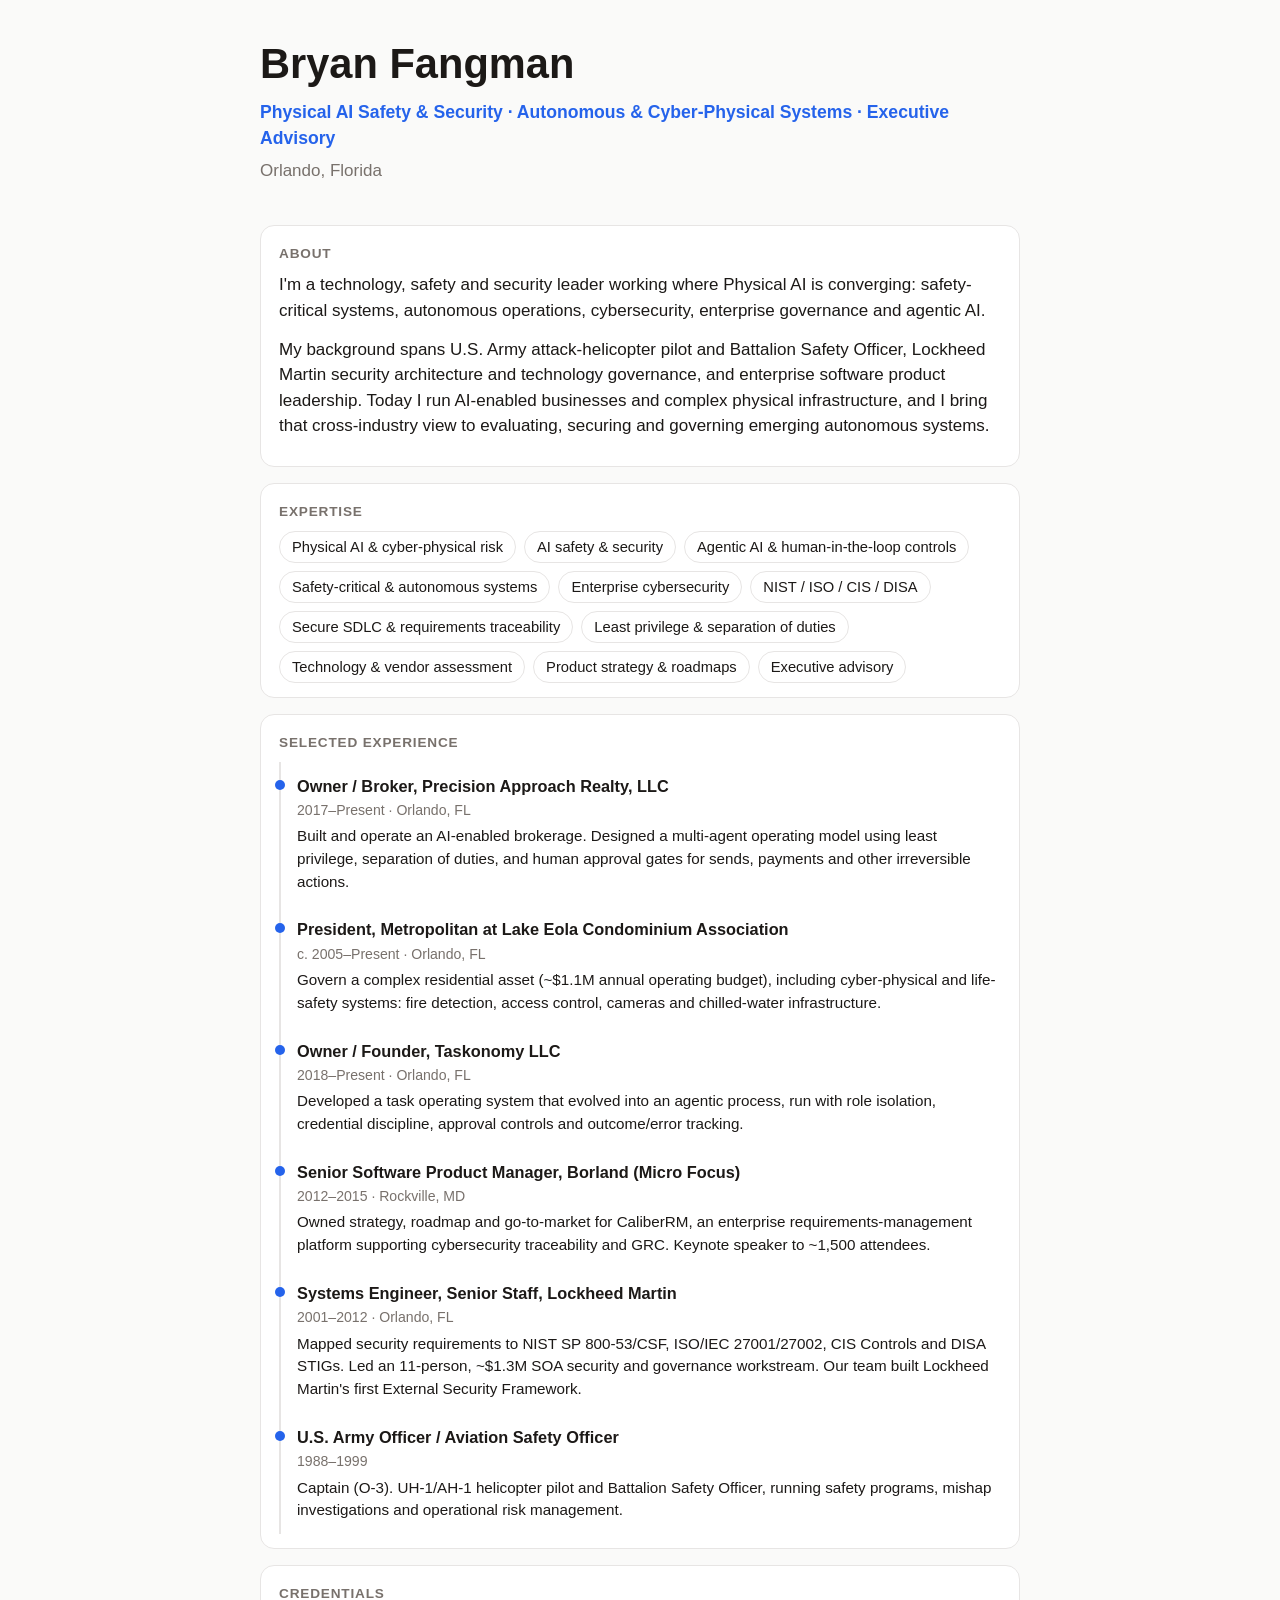
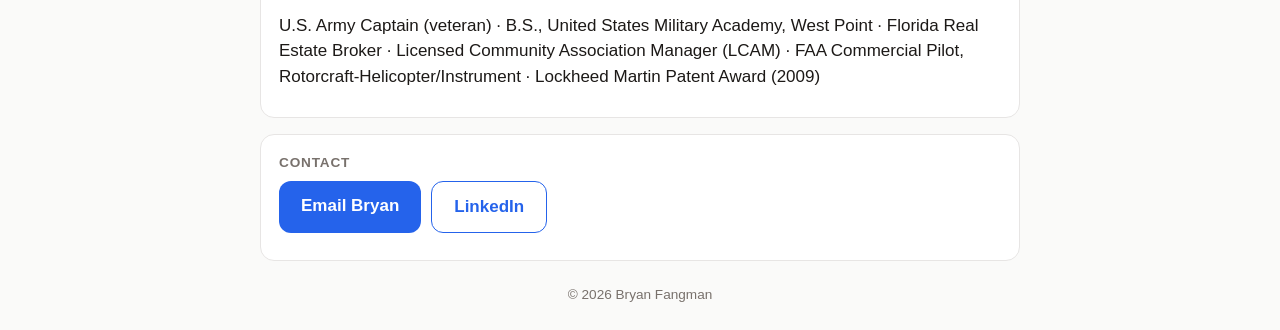
==== index.html @ d7c6c7e8 "Bio site" ====
<!doctype html>
<html lang="en">
<head>
<meta charset="utf-8">
<meta name="viewport" content="width=device-width,initial-scale=1,viewport-fit=cover">
<title>Bryan Fangman | Physical AI Safety &amp; Security</title>
<meta name="description" content="Bryan Fangman: technology, safety and security leader in Physical AI, AI safety and security, agentic AI controls, and executive advisory.">
<meta property="og:type" content="profile">
<meta property="og:title" content="Bryan Fangman | Physical AI Safety &amp; Security">
<meta property="og:description" content="Safety-critical aviation, Lockheed Martin security architecture, enterprise product leadership, and hands-on agentic AI governance.">
<meta property="og:url" content="https://bryanfangman.com/">
<meta name="color-scheme" content="light dark">
<link rel="stylesheet" href="style.css">
</head>
<body>
<header>
<h1>Bryan Fangman</h1>
<p class="headline">Physical AI Safety &amp; Security · Autonomous &amp; Cyber-Physical Systems · Executive Advisory</p>
<p class="sub">Orlando, Florida</p>
</header>
<main>
<section aria-labelledby="about">
<h2 id="about">About</h2>
<p>I'm a technology, safety and security leader working where Physical AI is converging: safety-critical systems, autonomous operations, cybersecurity, enterprise governance and agentic AI.</p>
<p>My background spans U.S. Army attack-helicopter pilot and Battalion Safety Officer, Lockheed Martin security architecture and technology governance, and enterprise software product leadership. Today I run AI-enabled businesses and complex physical infrastructure, and I bring that cross-industry view to evaluating, securing and governing emerging autonomous systems.</p>
</section>
<section aria-labelledby="expertise">
<h2 id="expertise">Expertise</h2>
<ul class="chips">
<li>Physical AI &amp; cyber-physical risk</li><li>AI safety &amp; security</li><li>Agentic AI &amp; human-in-the-loop controls</li><li>Safety-critical &amp; autonomous systems</li><li>Enterprise cybersecurity</li><li>NIST / ISO / CIS / DISA</li><li>Secure SDLC &amp; requirements traceability</li><li>Least privilege &amp; separation of duties</li><li>Technology &amp; vendor assessment</li><li>Product strategy &amp; roadmaps</li><li>Executive advisory</li>
</ul>
</section>
<section aria-labelledby="experience">
<h2 id="experience">Selected experience</h2>
<ol class="tl">
<li><h3>Owner / Broker, Precision Approach Realty, LLC</h3><span class="when">2017–Present · Orlando, FL</span><p>Built and operate an AI-enabled brokerage. Designed a multi-agent operating model using least privilege, separation of duties, and human approval gates for sends, payments and other irreversible actions.</p></li>
<li><h3>President, Metropolitan at Lake Eola Condominium Association</h3><span class="when">c. 2005–Present · Orlando, FL</span><p>Govern a complex residential asset (~$1.1M annual operating budget), including cyber-physical and life-safety systems: fire detection, access control, cameras and chilled-water infrastructure.</p></li>
<li><h3>Owner / Founder, Taskonomy LLC</h3><span class="when">2018–Present · Orlando, FL</span><p>Developed a task operating system that evolved into an agentic process, run with role isolation, credential discipline, approval controls and outcome/error tracking.</p></li>
<li><h3>Senior Software Product Manager, Borland (Micro Focus)</h3><span class="when">2012–2015 · Rockville, MD</span><p>Owned strategy, roadmap and go-to-market for CaliberRM, an enterprise requirements-management platform supporting cybersecurity traceability and GRC. Keynote speaker to ~1,500 attendees.</p></li>
<li><h3>Systems Engineer, Senior Staff, Lockheed Martin</h3><span class="when">2001–2012 · Orlando, FL</span><p>Mapped security requirements to NIST SP 800-53/CSF, ISO/IEC 27001/27002, CIS Controls and DISA STIGs. Led an 11-person, ~$1.3M SOA security and governance workstream. Our team built Lockheed Martin's first External Security Framework.</p></li>
<li><h3>U.S. Army Officer / Aviation Safety Officer</h3><span class="when">1988–1999</span><p>Captain (O-3). UH-1/AH-1 helicopter pilot and Battalion Safety Officer, running safety programs, mishap investigations and operational risk management.</p></li>
</ol>
</section>
<section aria-labelledby="creds">
<h2 id="creds">Credentials</h2>
<p>U.S. Army Captain (veteran) · B.S., United States Military Academy, West Point · Florida Real Estate Broker · Licensed Community Association Manager (LCAM) · FAA Commercial Pilot, Rotorcraft-Helicopter/Instrument · Lockheed Martin Patent Award (2009)</p>
</section>
<section aria-labelledby="contact">
<h2 id="contact">Contact</h2>
<p class="actions"><a class="btn" href="mailto:fangmanb@gmail.com">Email Bryan</a> <a class="btn alt" href="https://www.linkedin.com/in/bryanfangman" target="_blank" rel="noopener">LinkedIn</a></p>
</section>
</main>
<footer>© 2026 Bryan Fangman</footer>
</body>
</html>
---- style.css ----
:root{--bg:#fafaf9;--card:#fff;--fg:#1c1917;--muted:#78716c;--line:#e7e5e4;--accent:#2563eb;--onacc:#fff}
@media (prefers-color-scheme:dark){:root{--bg:#0c0a09;--card:#1c1917;--fg:#f5f5f4;--muted:#a8a29e;--line:#292524;--accent:#60a5fa;--onacc:#0c0a09}}
*{box-sizing:border-box}
html{-webkit-text-size-adjust:100%}
body{margin:0;background:var(--bg);color:var(--fg);font:17px/1.5 -apple-system,BlinkMacSystemFont,"Segoe UI",Roboto,Helvetica,Arial,sans-serif;
padding:max(20px,env(safe-area-inset-top)) max(16px,env(safe-area-inset-right)) max(24px,env(safe-area-inset-bottom)) max(16px,env(safe-area-inset-left));overflow-x:hidden}
header,main,footer{max-width:760px;margin:0 auto}
header{padding:12px 0 8px}
h1{font-size:2rem;line-height:1.15;margin:.2em 0 .25em}
.headline{font-size:1.1rem;font-weight:600;color:var(--accent);margin:0 0 .4em}
.sub,.muted{color:var(--muted);margin:0 0 1em}
section{background:var(--card);border:1px solid var(--line);border-radius:14px;padding:6px 18px 14px;margin:16px 0}
h2{font-size:.85rem;text-transform:uppercase;letter-spacing:.06em;color:var(--muted);margin:12px 0 8px}
h3{font-size:1.02rem;margin:0}
p{margin:0 0 .8em}
.chips{list-style:none;margin:0;padding:0;display:flex;flex-wrap:wrap;gap:8px}
.chips li{border:1px solid var(--line);border-radius:99px;padding:4px 12px;font-size:.92rem}
.tl{list-style:none;margin:0;padding:0}
.tl li{padding:12px 0 12px 16px;border-left:2px solid var(--line);position:relative}
.tl li::before{content:"";position:absolute;left:-6px;top:18px;width:10px;height:10px;border-radius:50%;background:var(--accent)}
.when{display:block;color:var(--muted);font-size:.88rem;margin:2px 0 4px}
.tl p{margin:0;font-size:.95rem}
.btn{display:inline-block;background:var(--accent);color:var(--onacc);text-decoration:none;font-weight:600;padding:12px 22px;border-radius:12px;min-height:48px}
.btn:focus-visible{outline:3px solid var(--fg);outline-offset:2px}
footer{margin-top:24px;text-align:center;font-size:.85rem;color:var(--muted)}
@media (min-width:700px){h1{font-size:2.6rem}}
.actions{display:flex;flex-wrap:wrap;gap:10px}
.btn.alt{background:transparent;color:var(--accent);border:1px solid var(--accent)}
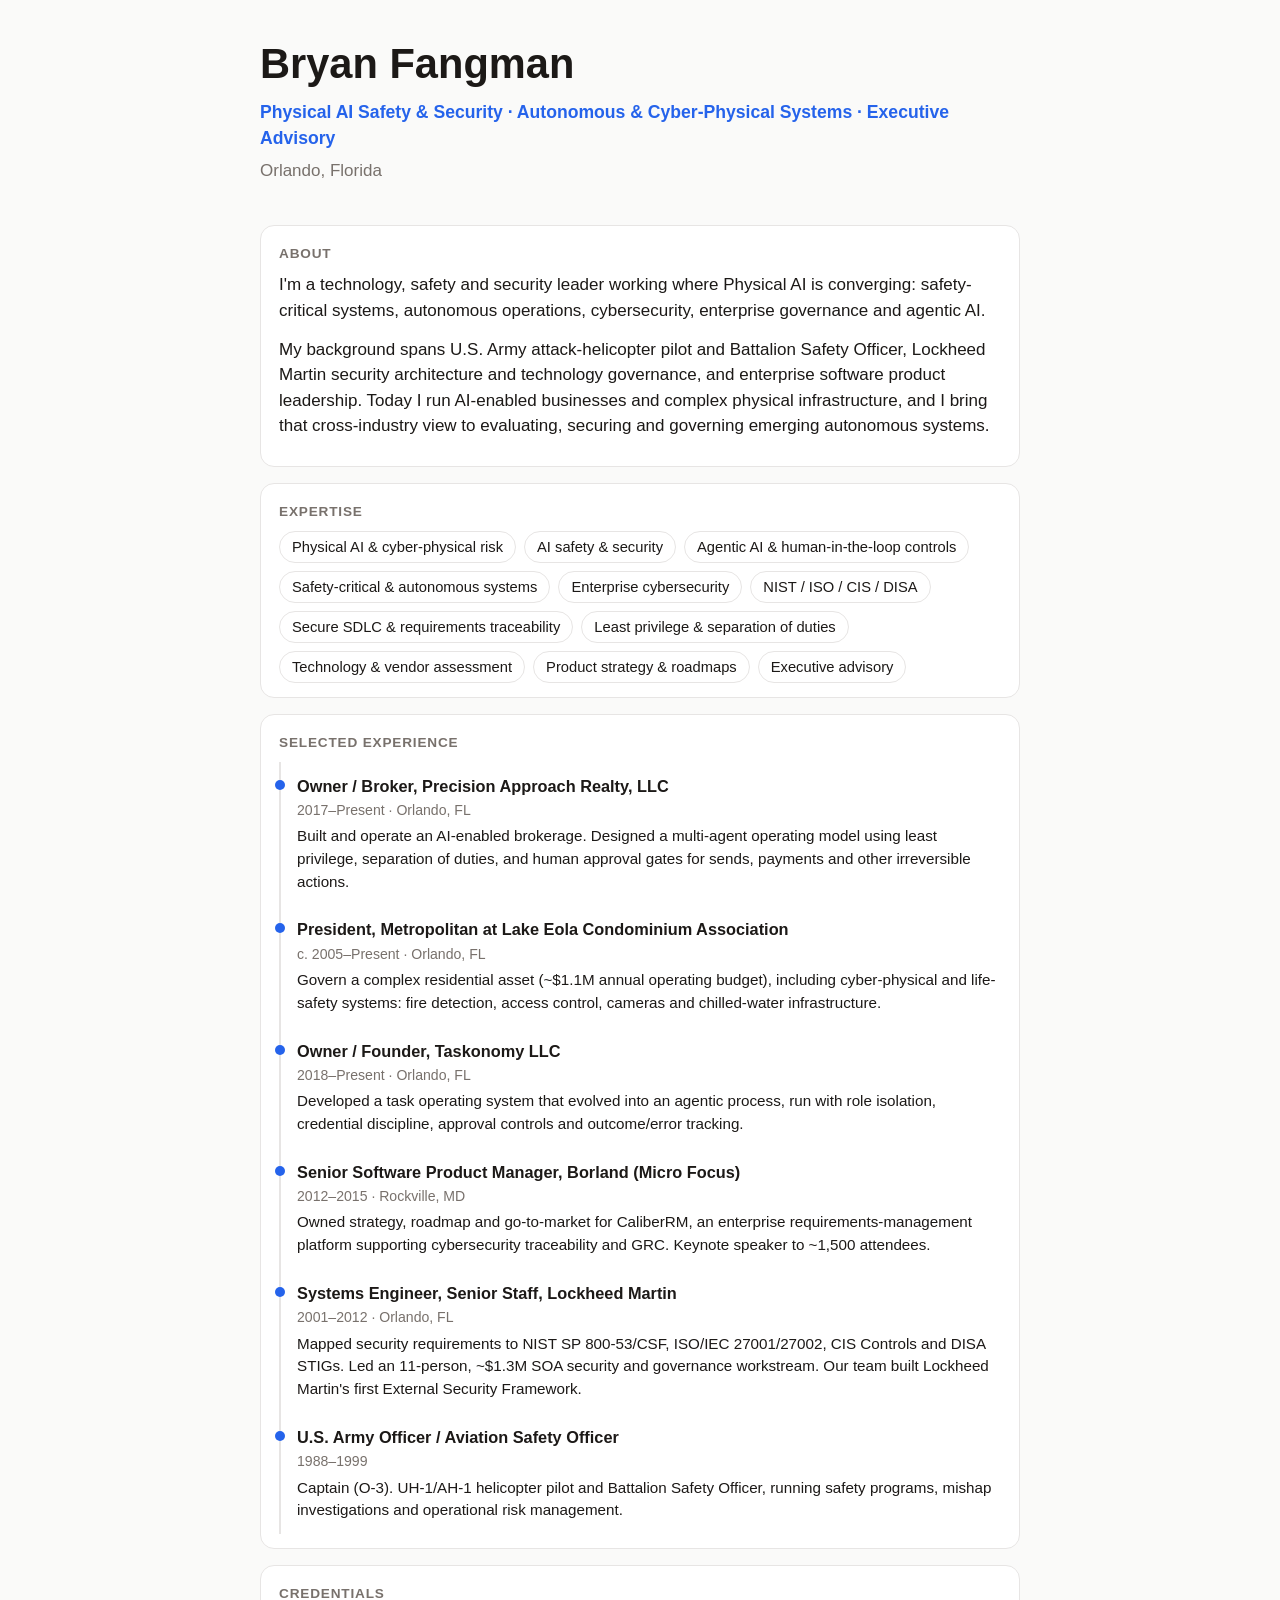
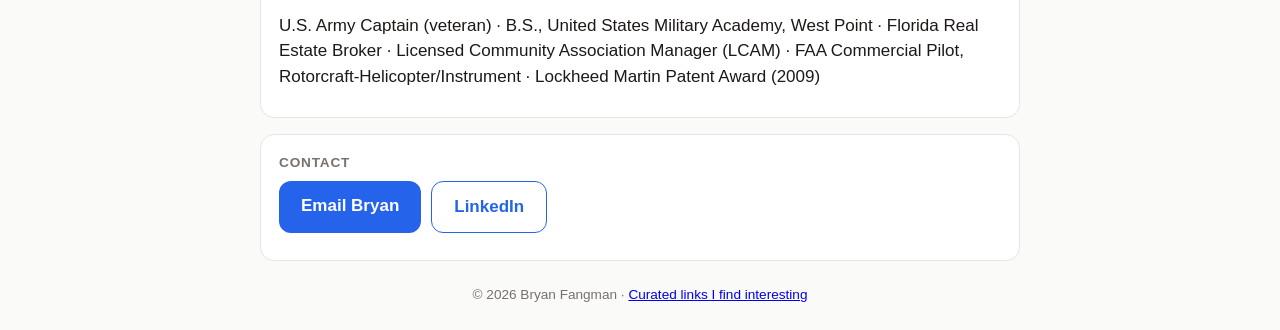
==== commit 8a9babd4: "Footer link to links page" ====
--- a/index.html
+++ b/index.html
@@ -50,6 +50,6 @@
 <p class="actions"><a class="btn" href="mailto:fangmanb@gmail.com">Email Bryan</a> <a class="btn alt" href="https://www.linkedin.com/in/bryanfangman" target="_blank" rel="noopener">LinkedIn</a></p>
 </section>
 </main>
-<footer>© 2026 Bryan Fangman</footer>
+<footer>© 2026 Bryan Fangman · <a href="/links/">Curated links I find interesting</a></footer>
 </body>
 </html>
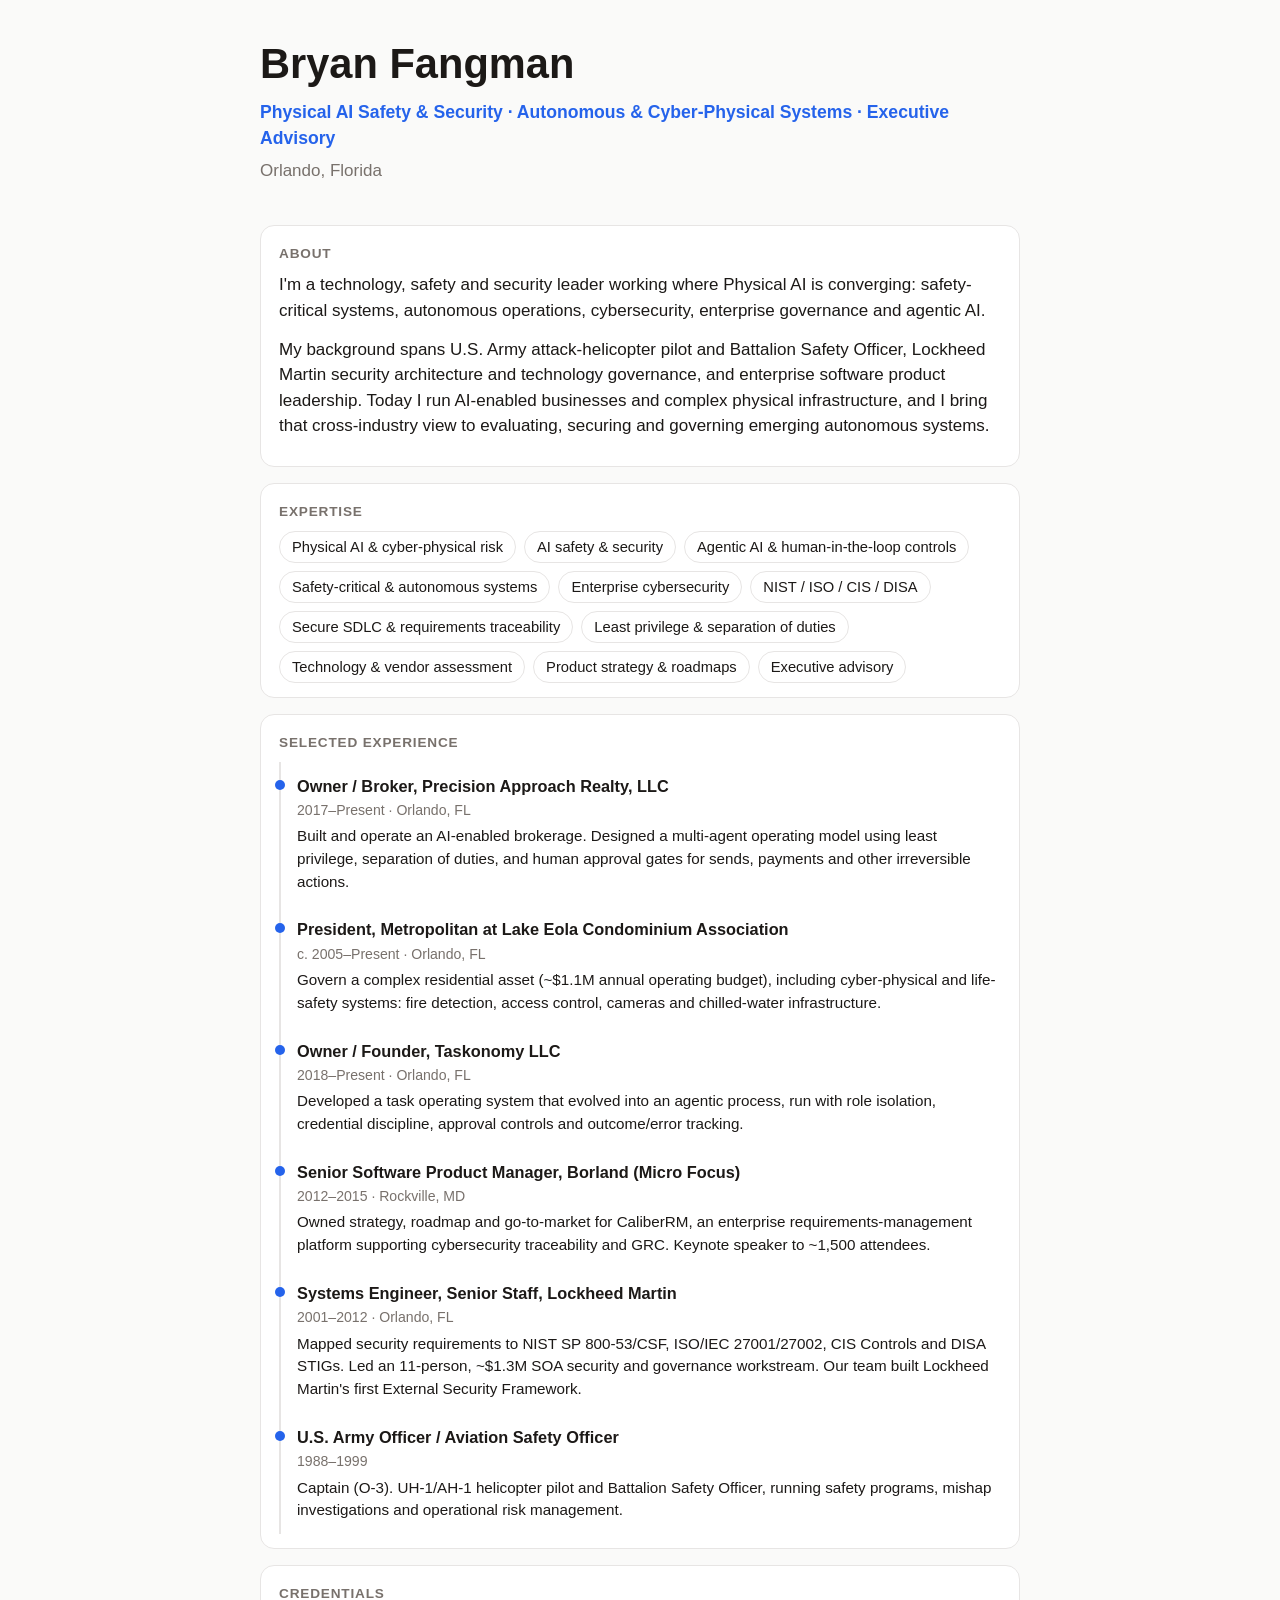
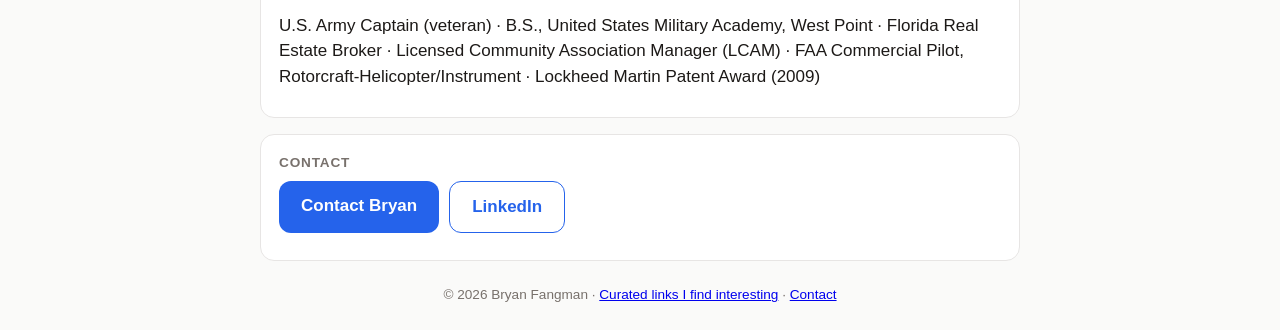
==== commit 5ef43fcb: "Add contact page, SEO/AI metadata, robots.txt, sitemap, llms.txt" ====
--- a/index.html
+++ b/index.html
@@ -9,6 +9,15 @@
 <meta property="og:title" content="Bryan Fangman | Physical AI Safety &amp; Security">
 <meta property="og:description" content="Safety-critical aviation, Lockheed Martin security architecture, enterprise product leadership, and hands-on agentic AI governance.">
 <meta property="og:url" content="https://bryanfangman.com/">
+<meta property="og:site_name" content="Bryan Fangman">
+<meta name="twitter:card" content="summary">
+<meta name="twitter:site" content="@fangmanb">
+<meta name="twitter:title" content="Bryan Fangman | Physical AI Safety &amp; Security">
+<meta name="twitter:description" content="Safety-critical aviation, Lockheed Martin security architecture, enterprise product leadership, and hands-on agentic AI governance.">
+<link rel="canonical" href="https://bryanfangman.com/">
+<script type="application/ld+json">
+{"@context":"https://schema.org","@type":"Person","name":"Bryan Fangman","url":"https://bryanfangman.com/","jobTitle":"Owner / Broker","worksFor":{"@type":"Organization","name":"Precision Approach Realty, LLC"},"homeLocation":{"@type":"Place","name":"Orlando, Florida"},"alumniOf":{"@type":"CollegeOrUniversity","name":"United States Military Academy, West Point"},"knowsAbout":["Physical AI","AI safety and security","Agentic AI","Safety-critical and autonomous systems","Enterprise cybersecurity"],"sameAs":["https://www.linkedin.com/in/bryanfangman","https://x.com/fangmanb"]}
+</script>
 <meta name="color-scheme" content="light dark">
 <link rel="stylesheet" href="style.css">
 </head>
@@ -47,9 +56,9 @@
 </section>
 <section aria-labelledby="contact">
 <h2 id="contact">Contact</h2>
-<p class="actions"><a class="btn" href="mailto:fangmanb@gmail.com">Email Bryan</a> <a class="btn alt" href="https://www.linkedin.com/in/bryanfangman" target="_blank" rel="noopener">LinkedIn</a></p>
+<p class="actions"><a class="btn" href="/contact/">Contact Bryan</a> <a class="btn alt" href="https://www.linkedin.com/in/bryanfangman" target="_blank" rel="noopener">LinkedIn</a></p>
 </section>
 </main>
-<footer>© 2026 Bryan Fangman · <a href="/links/">Curated links I find interesting</a></footer>
+<footer>© 2026 Bryan Fangman · <a href="/links/">Curated links I find interesting</a> · <a href="/contact/">Contact</a></footer>
 </body>
 </html>
--- a/style.css
+++ b/style.css
@@ -26,3 +26,10 @@
 @media (min-width:700px){h1{font-size:2.6rem}}
 .actions{display:flex;flex-wrap:wrap;gap:10px}
 .btn.alt{background:transparent;color:var(--accent);border:1px solid var(--accent)}
+form label{display:block;font-weight:600;font-size:.95rem;margin:12px 0 4px}
+form input,form select,form textarea{width:100%;font:inherit;color:var(--fg);background:var(--bg);border:1px solid var(--line);border-radius:10px;padding:10px 12px;min-height:44px}
+form textarea{min-height:140px;resize:vertical}
+form button.btn{border:0;cursor:pointer;margin-top:16px;font:inherit;font-weight:600}
+.opt{font-weight:400;color:var(--muted)}
+.hp{position:absolute;left:-9999px;width:1px;height:1px;overflow:hidden}
+.status{margin-top:12px}
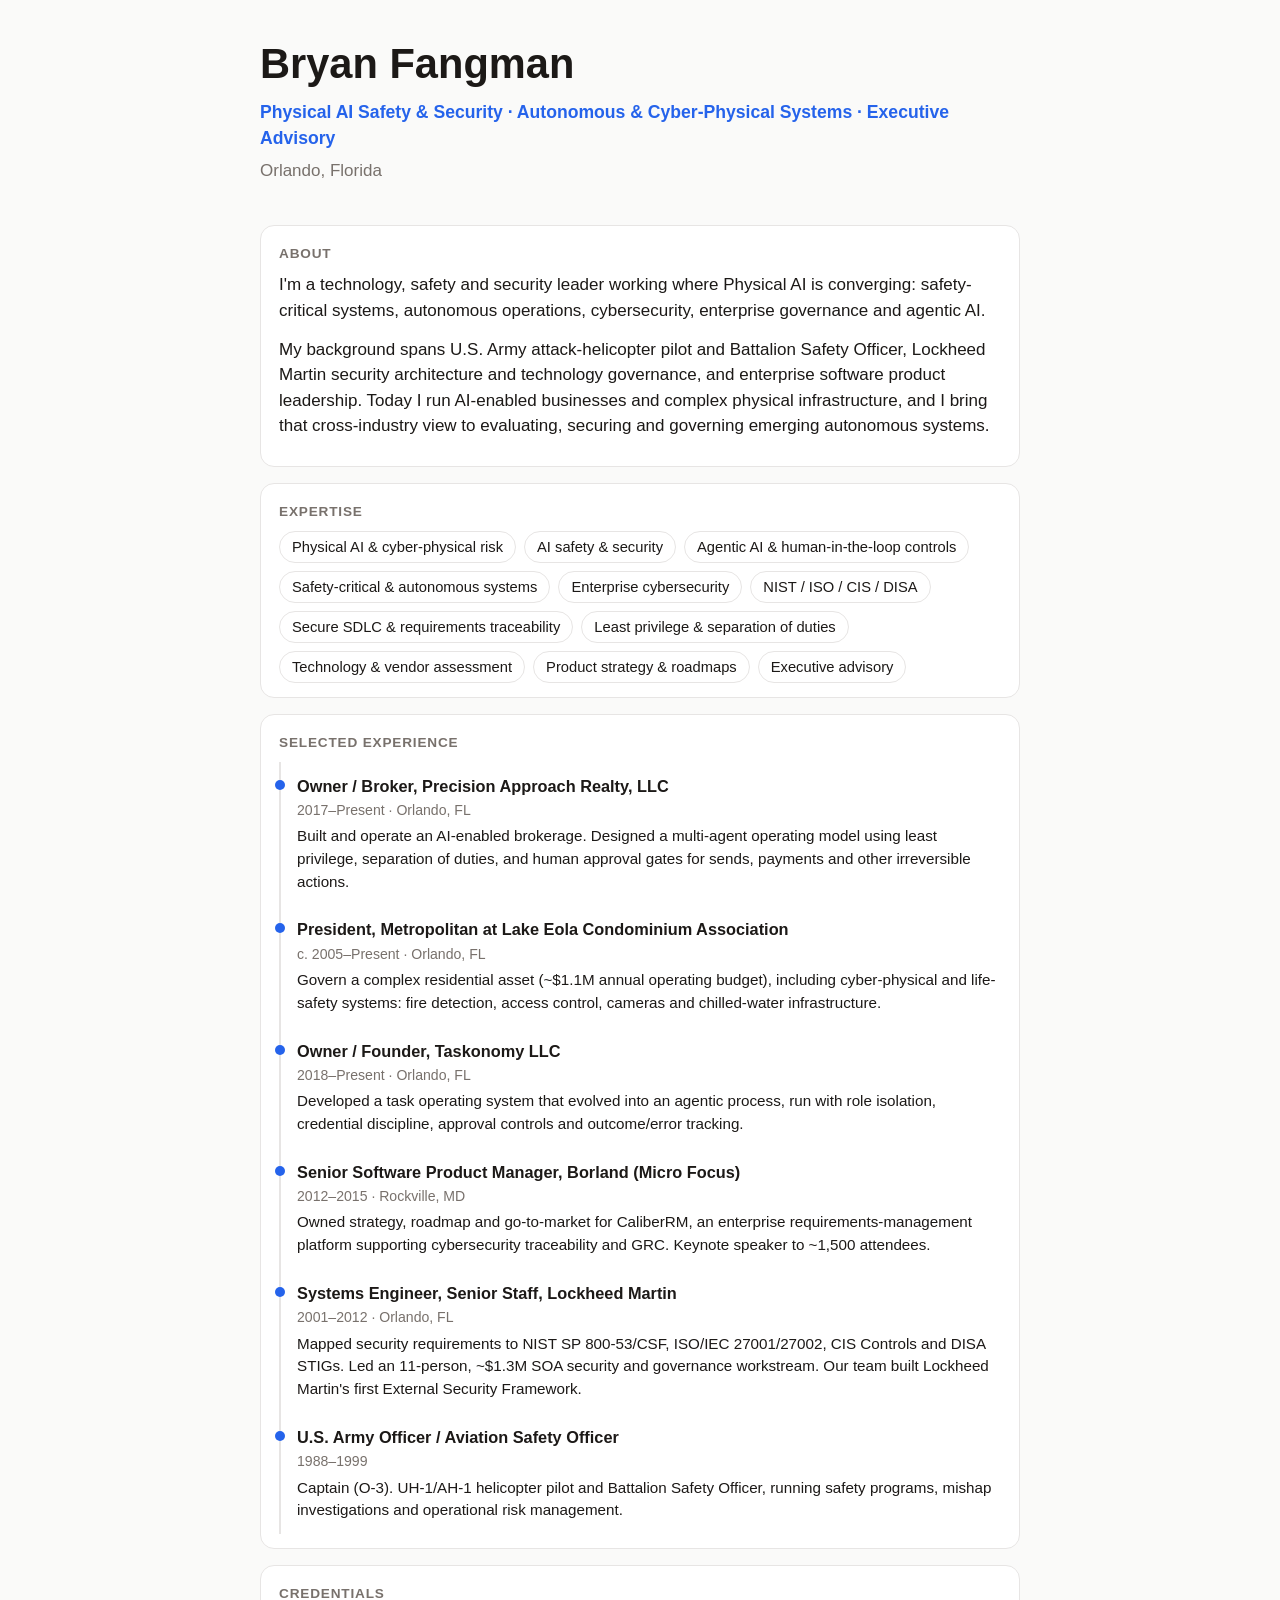
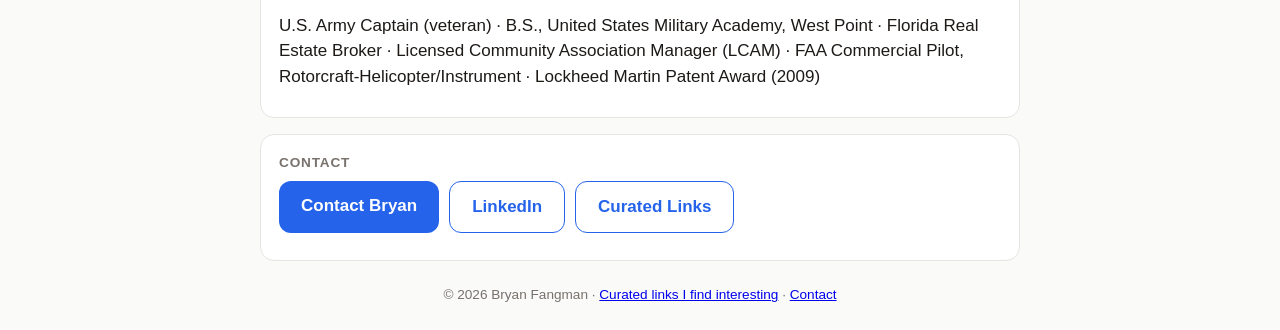
==== commit cdfd3714: "Add Curated Links button to contact actions" ====
--- a/index.html
+++ b/index.html
@@ -56,7 +56,7 @@
 </section>
 <section aria-labelledby="contact">
 <h2 id="contact">Contact</h2>
-<p class="actions"><a class="btn" href="/contact/">Contact Bryan</a> <a class="btn alt" href="https://www.linkedin.com/in/bryanfangman" target="_blank" rel="noopener">LinkedIn</a></p>
+<p class="actions"><a class="btn" href="/contact/">Contact Bryan</a> <a class="btn alt" href="https://www.linkedin.com/in/bryanfangman" target="_blank" rel="noopener">LinkedIn</a> <a class="btn alt" href="/links/">Curated Links</a></p>
 </section>
 </main>
 <footer>© 2026 Bryan Fangman · <a href="/links/">Curated links I find interesting</a> · <a href="/contact/">Contact</a></footer>
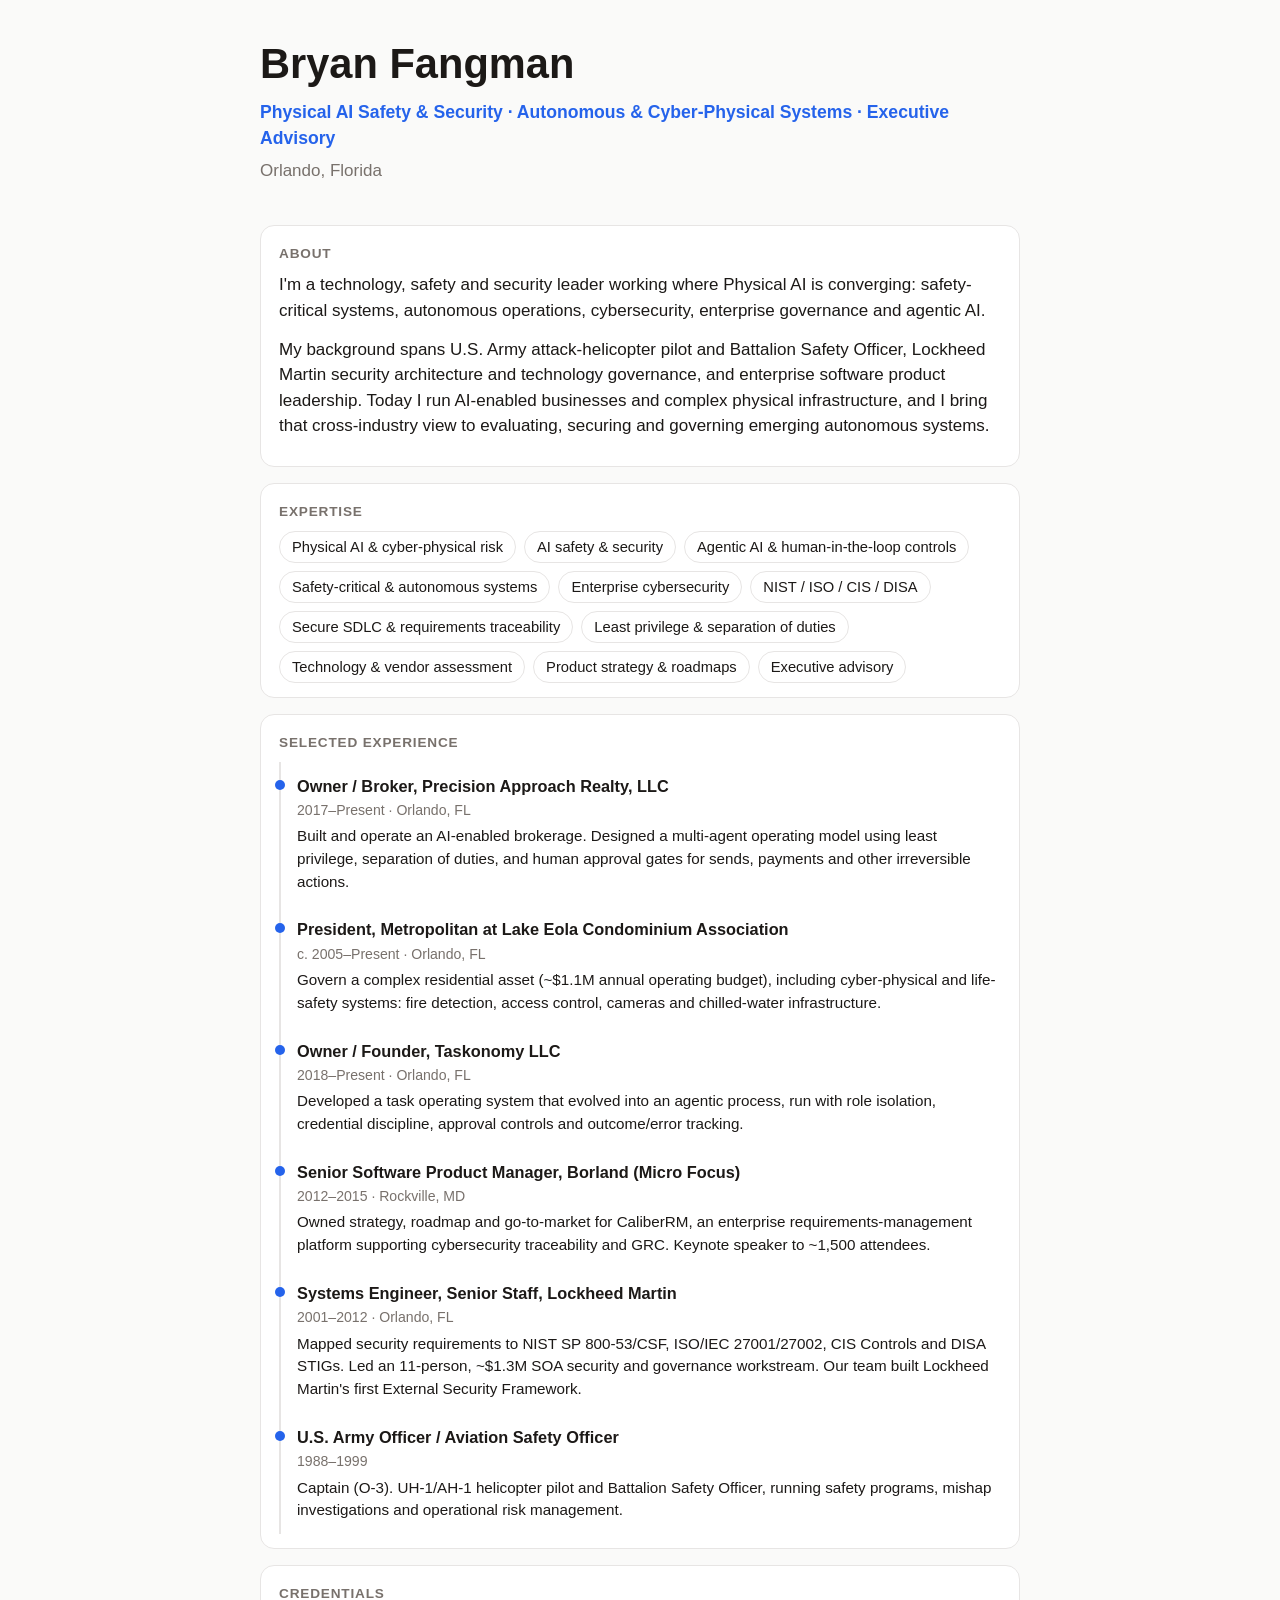
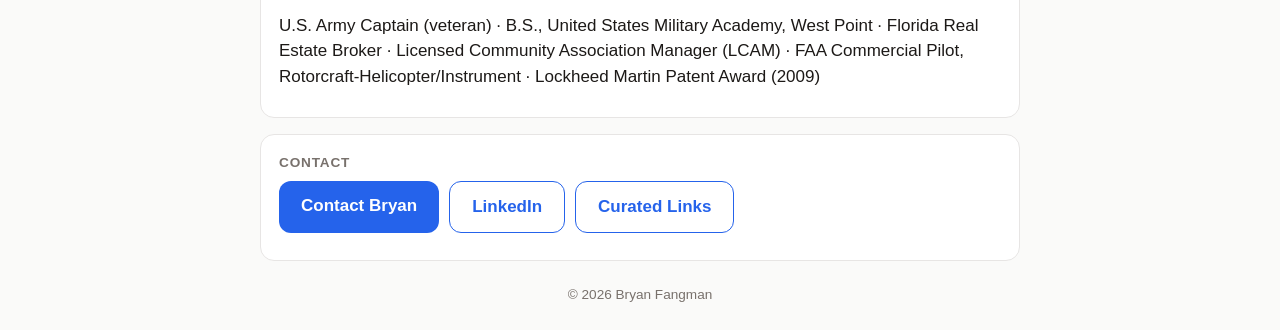
==== commit 34f51bd5: "Unify nav buttons; drop redundant footer links" ====
--- a/index.html
+++ b/index.html
@@ -59,6 +59,6 @@
 <p class="actions"><a class="btn" href="/contact/">Contact Bryan</a> <a class="btn alt" href="https://www.linkedin.com/in/bryanfangman" target="_blank" rel="noopener">LinkedIn</a> <a class="btn alt" href="/links/">Curated Links</a></p>
 </section>
 </main>
-<footer>© 2026 Bryan Fangman · <a href="/links/">Curated links I find interesting</a> · <a href="/contact/">Contact</a></footer>
+<footer>© 2026 Bryan Fangman</footer>
 </body>
 </html>
--- a/style.css
+++ b/style.css
@@ -33,3 +33,4 @@
 .opt{font-weight:400;color:var(--muted)}
 .hp{position:absolute;left:-9999px;width:1px;height:1px;overflow:hidden}
 .status{margin-top:12px}
+footer .actions{justify-content:center;margin-bottom:12px}
